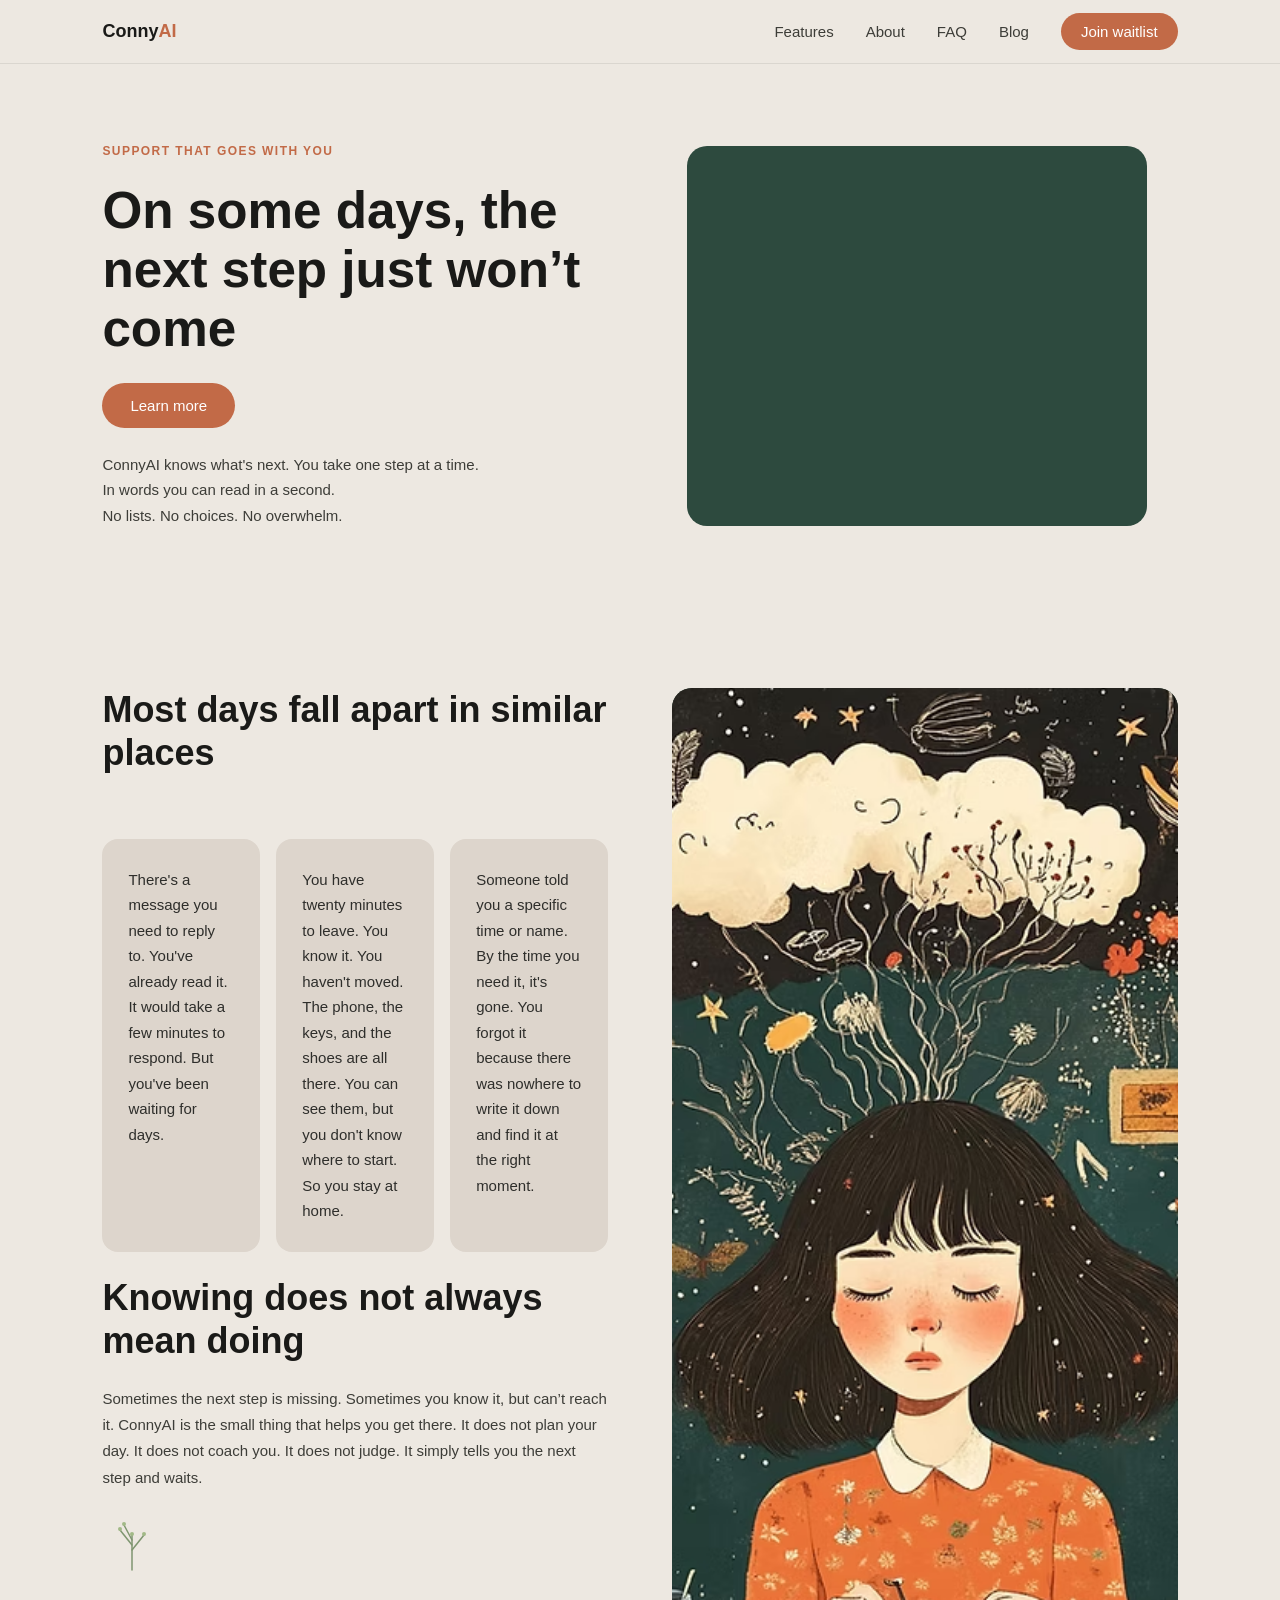
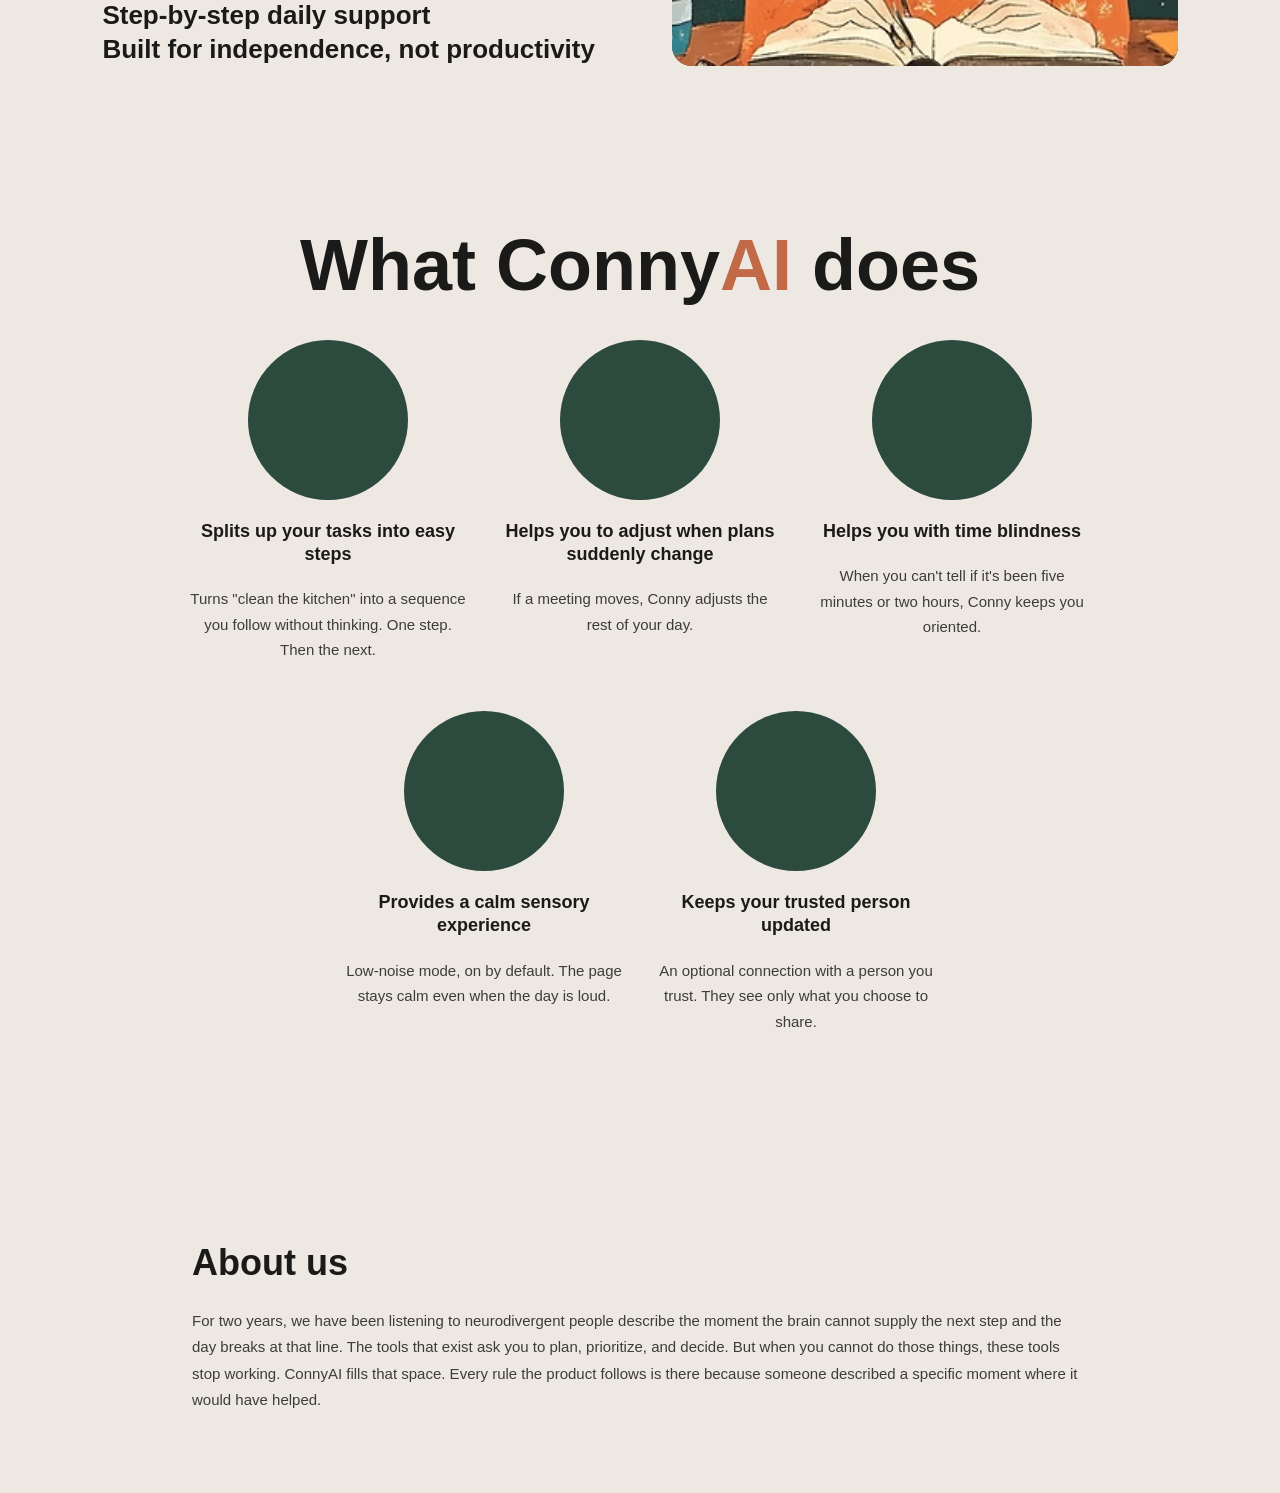
==== index.html @ 7222eec1 "adds pictures, moves CSS into separate stylesheet" ====
<!DOCTYPE html>
<html lang="en">
<head>
  <meta charset="UTF-8" />
  <meta name="viewport" content="width=device-width, initial-scale=1.0" />
  <title>ConnyAI</title>
  <link rel="stylesheet" href="style.css">
</head>
<body>

  <nav class="nav">
    <a href="index.html" class="nav__logo">Conny<span>AI</span></a>
  
    <button class="nav__toggle" aria-label="Toggle menu" onclick="this.nextElementSibling.classList.toggle('open')">
      <span></span>
      <span></span>
      <span></span>
    </button>
  
    <ul class="nav__links">
      <li><a href="index.html#features">Features</a></li>
      <li><a href="index.html#team">About</a></li>
      <li><a href="faq.html">FAQ</a></li>
      <li><a href="blog.html">Blog</a></li>
      <li><a href="signup.html" class="nav__cta">Join waitlist</a></li>
    </ul>
  </nav>

  <!-- Section 1: Hero -->
  <section class="hero">
    <div class="hero__content">
      <p class="hero__eyebrow">Support that goes with you</p>
      <h1 class="hero__headline"> On some days, the next step just won’t come</h1>
      <a href="#" class="hero__cta">Learn more</a>
      <p class="hero__body">
        ConnyAI knows what's next. You take one step at a time.<br>
        In words you can read in a second.<br>
        No lists. No choices. No overwhelm.
      </p>
    </div>
    <div class="hero__visuals" aria-hidden="true">
      <div class="hero__image-placeholder"></div>
    </div>
  </section>
  
  <!-- Section 2: About -->
  <section class="about">
    <div class="about__content">
      <h2 class="stories__headline">Most days fall apart in similar places</h2>
      <div class="stories__cards">
        <div class="stories__card">There's a message you need to reply to. You've already read it. It would take a few minutes to respond. But you've been waiting for days.</div>
        <div class="stories__card">You have twenty minutes to leave. You know it. You haven't moved. The phone, the keys, and the shoes are all there. You can see them, but you don't know where to start. So you stay at home.</div>
        <div class="stories__card">Someone told you a specific time or name. By the time you need it, it's gone. You forgot it because there was nowhere to write it down and find it at the right moment.</div>
      </div>
      <h2 class="about__headline">Knowing does not always mean doing</h2>
      <p class="about__body">Sometimes the next step is missing. Sometimes you know it, but can’t reach it. ConnyAI is the small thing that helps you get there.  It does not plan your day. It does not coach you. It does not judge. It simply tells you the next step and waits.</p>


      <svg class="about__icon" viewBox="0 0 60 60" fill="none" xmlns="http://www.w3.org/2000/svg" aria-hidden="true">
        <line x1="30" y1="55" x2="30" y2="20" stroke="#5a7a4a" stroke-width="1.5" stroke-linecap="round"/>
        <line x1="30" y1="30" x2="18" y2="15" stroke="#5a7a4a" stroke-width="1.5" stroke-linecap="round"/>
        <line x1="30" y1="35" x2="42" y2="20" stroke="#5a7a4a" stroke-width="1.5" stroke-linecap="round"/>
        <line x1="30" y1="25" x2="22" y2="10" stroke="#5a7a4a" stroke-width="1.5" stroke-linecap="round"/>
        <circle cx="18" cy="14" r="2" fill="#8aaa6a"/>
        <circle cx="42" cy="19" r="2" fill="#8aaa6a"/>
        <circle cx="22" cy="9" r="2" fill="#8aaa6a"/>
        <circle cx="30" cy="19" r="2" fill="#8aaa6a"/>
      </svg>
      <p class="about__closing">Step-by-step daily support<br>Built for independence, not productivity</p>
    </div>
  <div class="about__visual" aria-hidden="true">
    <img src="connygirl.avif" alt="" class="about__image-placeholder">
  </div>
  </section>

  <!-- Section 3: Features -->
  <section id="features" class="features">
    <h2 class="features__headline">What Conny<span>AI</span> does</h2>
    <br>
    <div class="features__row">
      <div class="feature">
        <div class="feature__image"></div>
        <h3 class="feature__title">Splits up your tasks into easy steps</h3>
        <p class="feature__body">Turns "clean the kitchen" into a sequence you follow without thinking. One step. Then the next. </p>
      </div>
      <div class="feature">
        <div class="feature__image"></div>
        <h3 class="feature__title">Helps you to adjust when plans suddenly change</h3>
        <p class="feature__body">If a meeting moves, Conny adjusts the rest of your day.</p>
      </div>
      <div class="feature">
        <div class="feature__image"></div>
        <h3 class="feature__title">Helps you with time blindness</h3>
        <p class="feature__body">When you can't tell if it's been five minutes or two hours, Conny keeps you oriented.</p>
      </div>
    </div>
    <div class="features__row">
      <div class="feature">
        <div class="feature__image"></div>
        <h3 class="feature__title">Provides a calm sensory experience</h3>
        <p class="feature__body">Low-noise mode, on by default. The page stays calm even when the day is loud.</p>
      </div>
      <div class="feature">
        <div class="feature__image"></div>
        <h3 class="feature__title">Keeps your trusted person updated</h3>
        <p class="feature__body">An optional connection with a person you trust. They see only what you choose to share. </p>
      </div>
    </div>
  </section>



  <!-- Section: Team / About Us -->
  <section id="team" class="team">
    <h2 class="team__headline">About us</h2>
    <p class="team__body">For two years, we have been listening to neurodivergent people describe the moment the brain cannot supply the next step and the day breaks at that line. The tools that exist ask you to plan, prioritize, and decide. But when you cannot do those things, these tools stop working. ConnyAI fills that space. Every rule the product follows is there because someone described a specific moment where it would have helped.</p>
  </section>

</body>
</html>
---- style.css ----
*, *::before, *::after { box-sizing: border-box; margin: 0; padding: 0; }

body {
    font-family: -apple-system, BlinkMacSystemFont, 'Segoe UI', sans-serif;
    background: #ede8e1;
}

/* ── Section 1: Hero ── */

section.hero {
    background: #ede8e1;
    min-height: 520px;
    display: grid;
    grid-template-columns: 1fr 1fr;
    align-items: center;
    gap: 2rem;
    padding: 80px 8%;
}

.hero__content {
    display: flex;
    flex-direction: column;
    gap: 1.5rem;
}

.hero__eyebrow {
    font-size: 12px;
    font-weight: 600;
    letter-spacing: 0.12em;
    text-transform: uppercase;
    color: #c26a47;
}

.hero__headline {
    font-size: clamp(32px, 4vw, 52px);
    font-weight: 700;
    line-height: 1.15;
    color: #1a1a18;
    max-width: 520px;
}

.hero__cta {
    display: inline-block;
    background: #c26a47;
    color: #fff;
    font-size: 15px;
    font-weight: 500;
    text-decoration: none;
    padding: 14px 28px;
    border-radius: 50px;
    width: fit-content;
    transition: background 0.2s;
}

.hero__cta:hover { background: #a8552e; }

.hero__body {
    font-size: 15px;
    line-height: 1.7;
    color: #3d3d38;
    max-width: 500px;
}

.hero__visuals {
    display: flex;
    justify-content: center;
    align-items: center;
}

.hero__image-placeholder {
    width: 100%;
    max-width: 460px;
    height: 380px;
    background: #2d4a3e;
    border-radius: 20px;
}

/* ── Section 2: About ── */

section.about {
    background: #ede8e1;
    display: grid;
    grid-template-columns: 1fr 1fr;
    align-items: start;
    gap: 4rem;
    padding: 80px 8%;
}

.about__content {
    display: flex;
    flex-direction: column;
    gap: 1.5rem;
}

.about__headline {
    font-size: clamp(24px, 3vw, 36px);
    font-weight: 700;
    line-height: 1.2;
    color: #1a1a18;
}

.about__body {
    font-size: 15px;
    line-height: 1.75;
    color: #3d3d38;
}

.about__cards {
    display: grid;
    grid-template-columns: 1fr 1fr;
    gap: 12px;
}

.card {
    background: #ddd5cc;
    border-radius: 16px;
    padding: 20px 22px;
    font-size: 14px;
    line-height: 1.55;
    color: #2e2e2b;
    text-align: center;
}

.about__cards-bottom {
    display: flex;
    justify-content: center;
}

.card--single {
    max-width: 260px;
    width: 100%;
}

.about__icon {
    width: 60px;
    opacity: 0.75;
}

.about__closing {
    font-size: clamp(18px, 2.5vw, 26px);
    font-weight: 700;
    line-height: 1.3;
    color: #1a1a18;
}

.about__image-placeholder {
    width: 100%;
    height: 100%;
    min-height: 700px;
    background: #2d4a3e;
    border-radius: 20px;
    object-fit: cover;
}

.about__visual {
    display: contents;
}

/* ── Section 3: Features ── */

section.features {
    background: #ede8e1;
    padding: 80px 8%;
    text-align: center;
}

.features__headline {
    font-size: clamp(36px, 6vw, 72px);
    font-weight: 700;
    line-height: 1.1;
    color: #1a1a18;
    margin-bottom: 1rem;
}

.features__headline span {
    color: #c26a47;
}

.features__subtitle {
    font-size: 16px;
    color: #3d3d38;
    margin-bottom: 3rem;
}

.features__row {
    display: flex;
    justify-content: center;
    gap: 2rem;
    margin-bottom: 3rem;
    flex-wrap: wrap;
}

.feature {
    display: flex;
    flex-direction: column;
    align-items: center;
    gap: 1.25rem;
    max-width: 280px;
    flex: 1 1 200px;
}

.feature__image {
    width: 160px;
    height: 160px;
    border-radius: 50%;
    background: #2d4a3e;
    flex-shrink: 0;
}

.feature__title {
    font-size: 18px;
    font-weight: 700;
    color: #1a1a18;
    line-height: 1.3;
}

.feature__body {
    font-size: 15px;
    line-height: 1.7;
    color: #3d3d38;
}


    /* ── Section: Team ── */

section.team {
    background: #ede8e1;
    padding: 80px 15%;
}

.team__headline {
    font-size: clamp(24px, 3vw, 36px);
    font-weight: 700;
    color: #1a1a18;
    margin-bottom: 1.5rem;
}

.team__body {
    font-size: 15px;
    line-height: 1.75;
    color: #3d3d38;
}

/* Nav bar */
    .nav {
position: sticky;
top: 0;
z-index: 100;
background: #ede8e1;
border-bottom: 1px solid rgba(0,0,0,0.08);
padding: 0 8%;
display: flex;
align-items: center;
justify-content: space-between;
height: 64px;
}

.nav__logo {
font-size: 18px;
font-weight: 700;
color: #1a1a18;
text-decoration: none;
}

.nav__logo span {
color: #c26a47;
}

.nav__links {
display: flex;
align-items: center;
gap: 2rem;
list-style: none;
}

.nav__links a {
font-size: 15px;
color: #3d3d38;
text-decoration: none;
transition: color 0.2s;
}

.nav__links a:hover {
color: #1a1a18;
}

.nav__cta {
background: #c26a47;
color: #fff !important;
padding: 10px 20px;
border-radius: 50px;
font-weight: 500;
transition: background 0.2s !important;
}

.nav__cta:hover {
background: #a8552e;
color: #fff !important;
}

.nav__toggle {
display: none;
background: none;
border: none;
cursor: pointer;
flex-direction: column;
gap: 5px;
padding: 4px;
}

.nav__toggle span {
display: block;
width: 24px;
height: 2px;
background: #1a1a18;
border-radius: 2px;
transition: 0.2s;
}

@media (max-width: 768px) {
.nav__toggle {
    display: flex;
}

.nav__links {
    display: none;
    position: absolute;
    top: 64px;
    left: 0;
    right: 0;
    background: #ede8e1;
    flex-direction: column;
    align-items: flex-start;
    padding: 1.5rem 8%;
    gap: 1.25rem;
    border-bottom: 1px solid rgba(0,0,0,0.08);
}

.nav__links.open {
    display: flex;
}
}

/* ── Responsive ── */

@media (max-width: 768px) {
    section.hero {
    grid-template-columns: 1fr;
    padding: 60px 6%;
    text-align: center;
    }

    .hero__headline,
    .hero__body { max-width: 100%; }

    .hero__cta { align-self: center; }

    .hero__image-placeholder { height: 260px; }

    section.about {
    grid-template-columns: 1fr;
    padding: 60px 6%;
    gap: 2.5rem;
    }

    .about__visual {
    display: block;
    order: -1;
    }

    .about__image-placeholder { min-height: 320px; }
}

@media (max-width: 680px) {
    .features__row {
    flex-direction: column;
    align-items: center;
    }

    .feature { max-width: 100%; }
}

/* ── Section 4: Stories ── */

section.stories {
    background: #ede8e1;
    padding: 80px 8%;
}

.stories__headline {
    font-size: clamp(24px, 3vw, 36px);
    font-weight: 700;
    line-height: 1.2;
    color: #1a1a18;
    margin-bottom: 2.5rem;
}

.stories__cards {
    display: grid;
    grid-template-columns: repeat(3, 1fr);
    gap: 16px;
}

.stories__card {
    background: #ddd5cc;
    border-radius: 16px;
    padding: 28px 26px;
    font-size: 15px;
    line-height: 1.7;
    color: #2e2e2b;
}

@media (max-width: 900px) {
    .stories__cards {
    grid-template-columns: 1fr;
    }
}


    section.blog {
    padding: 80px 8%;
}

.post-card {
    display: grid;
    grid-template-columns: 450px 1fr;
    gap: 2rem;
    padding: 2rem 0;
    border-bottom: 1px solid rgba(0,0,0,0.08);
}

.post-card:first-of-type {
    border-top: 1px solid rgba(0,0,0,0.08);
}

.post-card__image {
    width: 100%;
    aspect-ratio: 4/3;
    object-fit: cover;
    border-radius: 12px;
    background: #2d4a3e;
    display: block;
}

.post-card__content {
    display: flex;
    flex-direction: column;
    justify-content: center;
    gap: 0.75rem;
}

.post-card__meta {
    display: flex;
    align-items: center;
    gap: 0.5rem;
    font-size: 13px;
    color: #3d3d38;
}

.post-card__avatar {
    width: 32px;
    height: 32px;
    border-radius: 50%;
    background: #2d4a3e;
    flex-shrink: 0;
}

.post-card__meta-text {
    display: flex;
    flex-direction: column;
    gap: 2px;
}

.post-card__author {
    font-weight: 600;
    color: #1a1a18;
}

.post-card__details {
    color: #6b6b66;
}

.post-card__title {
    font-size: clamp(20px, 2.5vw, 28px);
    font-weight: 700;
    color: #1a1a18;
    line-height: 1.25;
    text-decoration: none;
    display: block;
}

.post-card__title:hover {
    color: #c26a47;
}

.post-card__excerpt {
    font-size: 15px;
    line-height: 1.7;
    color: #3d3d38;
}

@media (max-width: 680px) {
    .post-card {
    grid-template-columns: 1fr;
    }
}
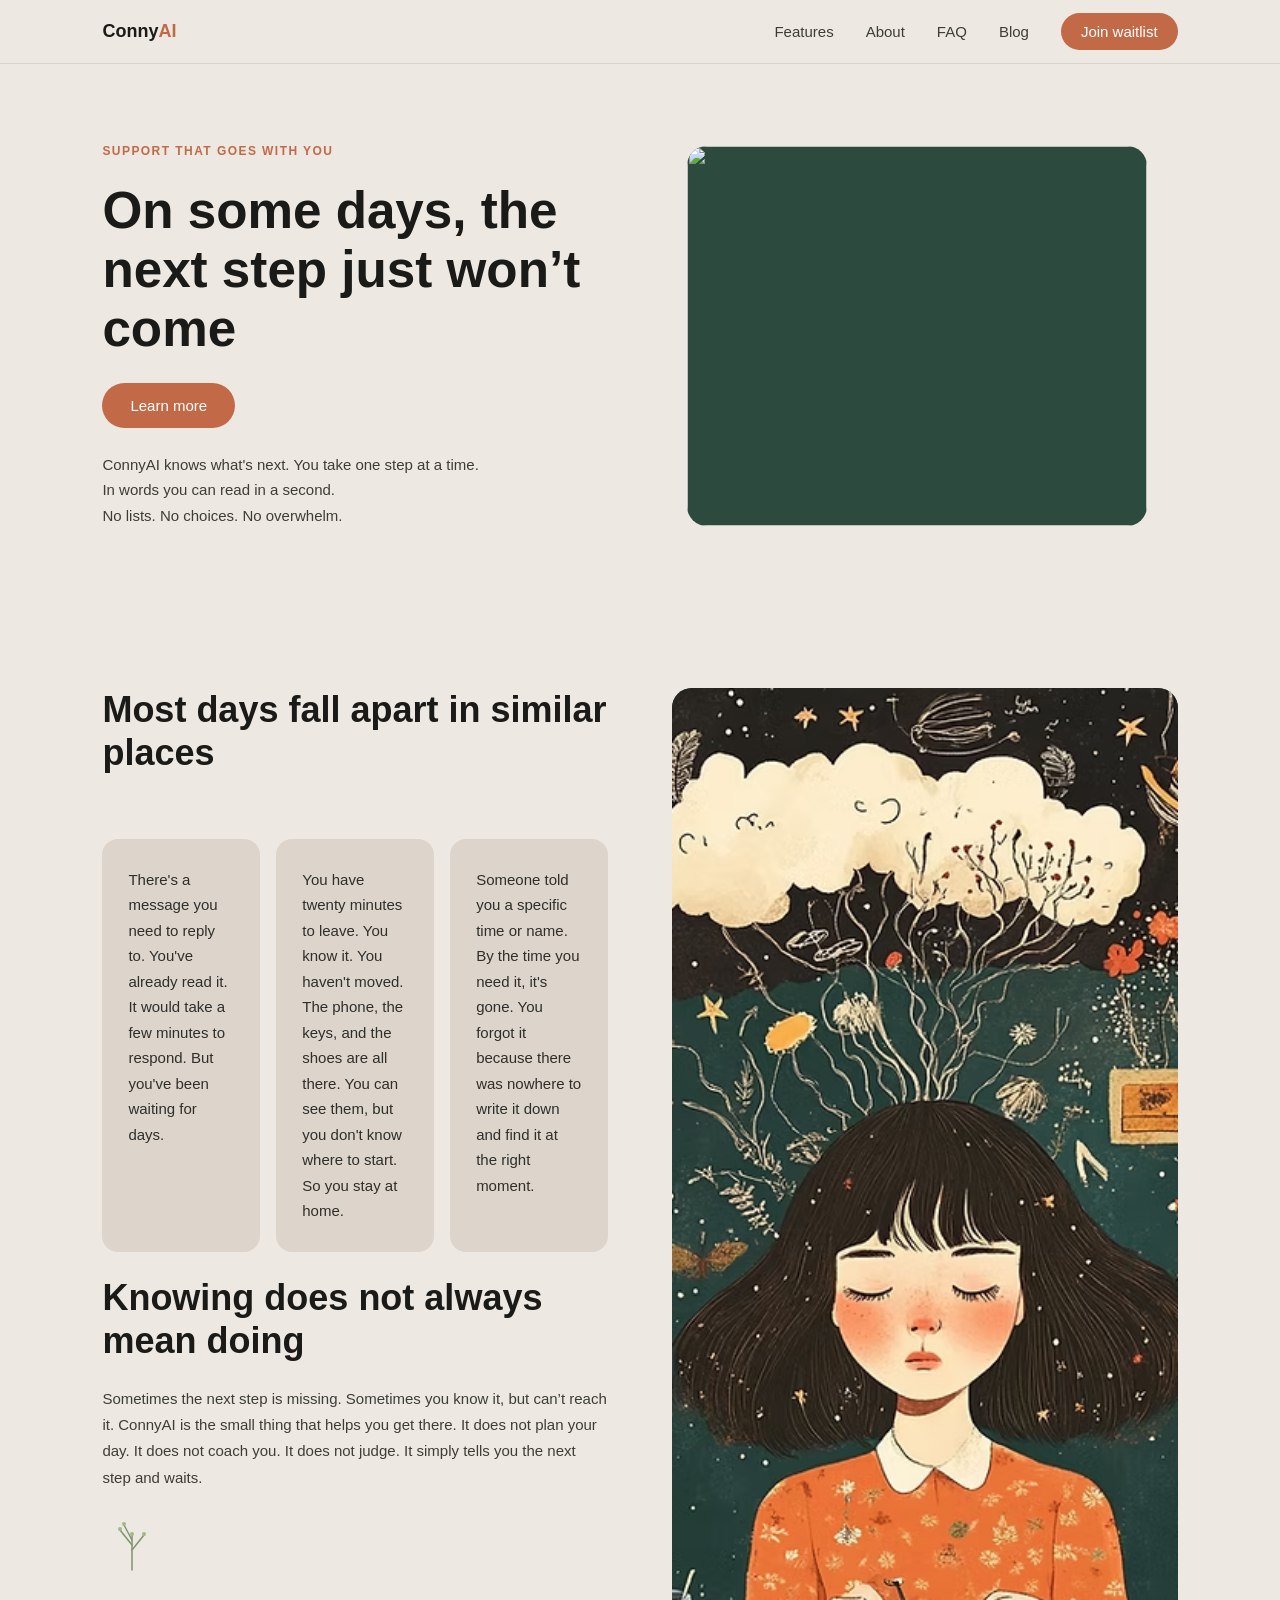
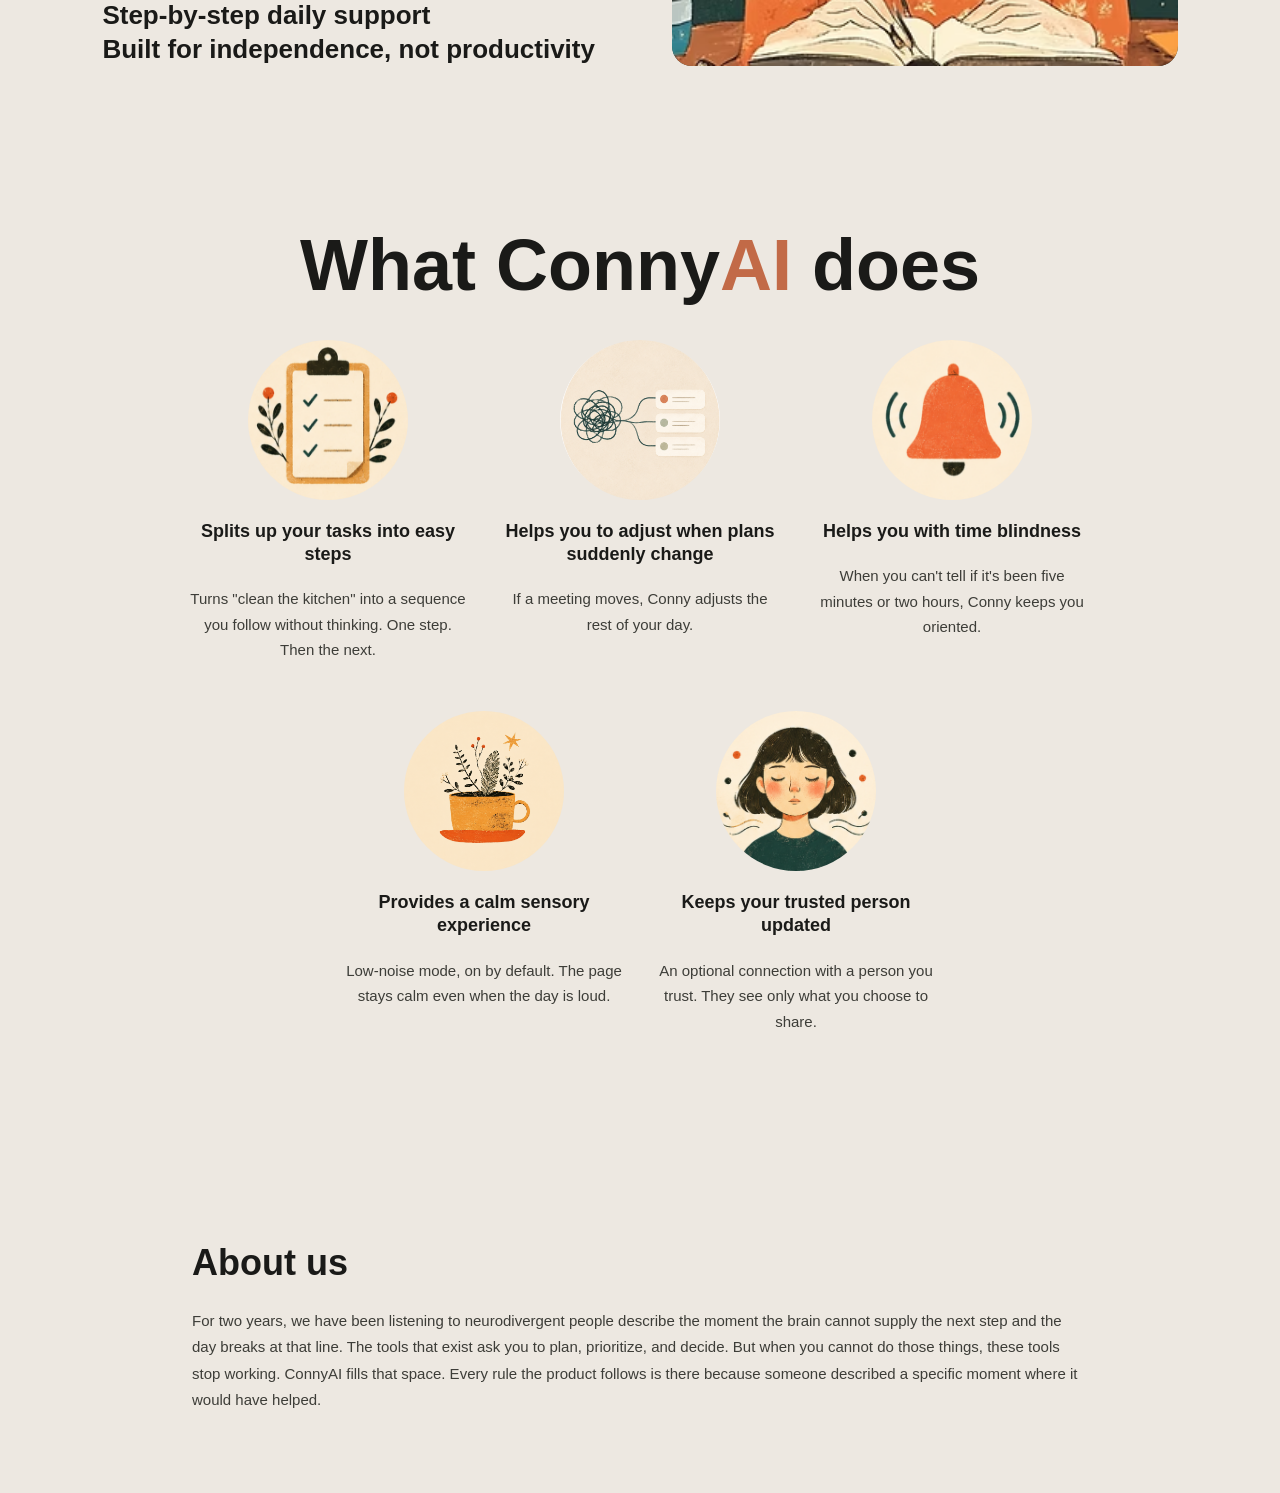
==== commit 178a9e00: "adds images to index page, adds folder for images" ====
--- a/index.html
+++ b/index.html
@@ -39,7 +39,7 @@
       </p>
     </div>
     <div class="hero__visuals" aria-hidden="true">
-      <div class="hero__image-placeholder"></div>
+      <img src="your_image.jpg" class="hero__image-placeholder">
     </div>
   </section>
   
@@ -79,29 +79,29 @@
     <br>
     <div class="features__row">
       <div class="feature">
-        <div class="feature__image"></div>
+        <img src="img/small_steps.png" class="feature__image">
         <h3 class="feature__title">Splits up your tasks into easy steps</h3>
         <p class="feature__body">Turns "clean the kitchen" into a sequence you follow without thinking. One step. Then the next. </p>
       </div>
       <div class="feature">
-        <div class="feature__image"></div>
+        <img src="img/plan_change.png" class="feature__image">
         <h3 class="feature__title">Helps you to adjust when plans suddenly change</h3>
         <p class="feature__body">If a meeting moves, Conny adjusts the rest of your day.</p>
       </div>
       <div class="feature">
-        <div class="feature__image"></div>
+        <img src="img/time_blindness.png" class="feature__image">
         <h3 class="feature__title">Helps you with time blindness</h3>
         <p class="feature__body">When you can't tell if it's been five minutes or two hours, Conny keeps you oriented.</p>
       </div>
     </div>
     <div class="features__row">
       <div class="feature">
-        <div class="feature__image"></div>
+        <img src="img/sensory_calm.png" class="feature__image">
         <h3 class="feature__title">Provides a calm sensory experience</h3>
         <p class="feature__body">Low-noise mode, on by default. The page stays calm even when the day is loud.</p>
       </div>
       <div class="feature">
-        <div class="feature__image"></div>
+        <img src="img/caregiver_loop.png" class="feature__image">
         <h3 class="feature__title">Keeps your trusted person updated</h3>
         <p class="feature__body">An optional connection with a person you trust. They see only what you choose to share. </p>
       </div>
--- a/style.css
+++ b/style.css
@@ -71,6 +71,7 @@
     width: 100%;
     max-width: 460px;
     height: 380px;
+    object-fit: cover;
     background: #2d4a3e;
     border-radius: 20px;
 }
@@ -202,6 +203,7 @@
 .feature__image {
     width: 160px;
     height: 160px;
+    object-fit: cover;
     border-radius: 50%;
     background: #2d4a3e;
     flex-shrink: 0;
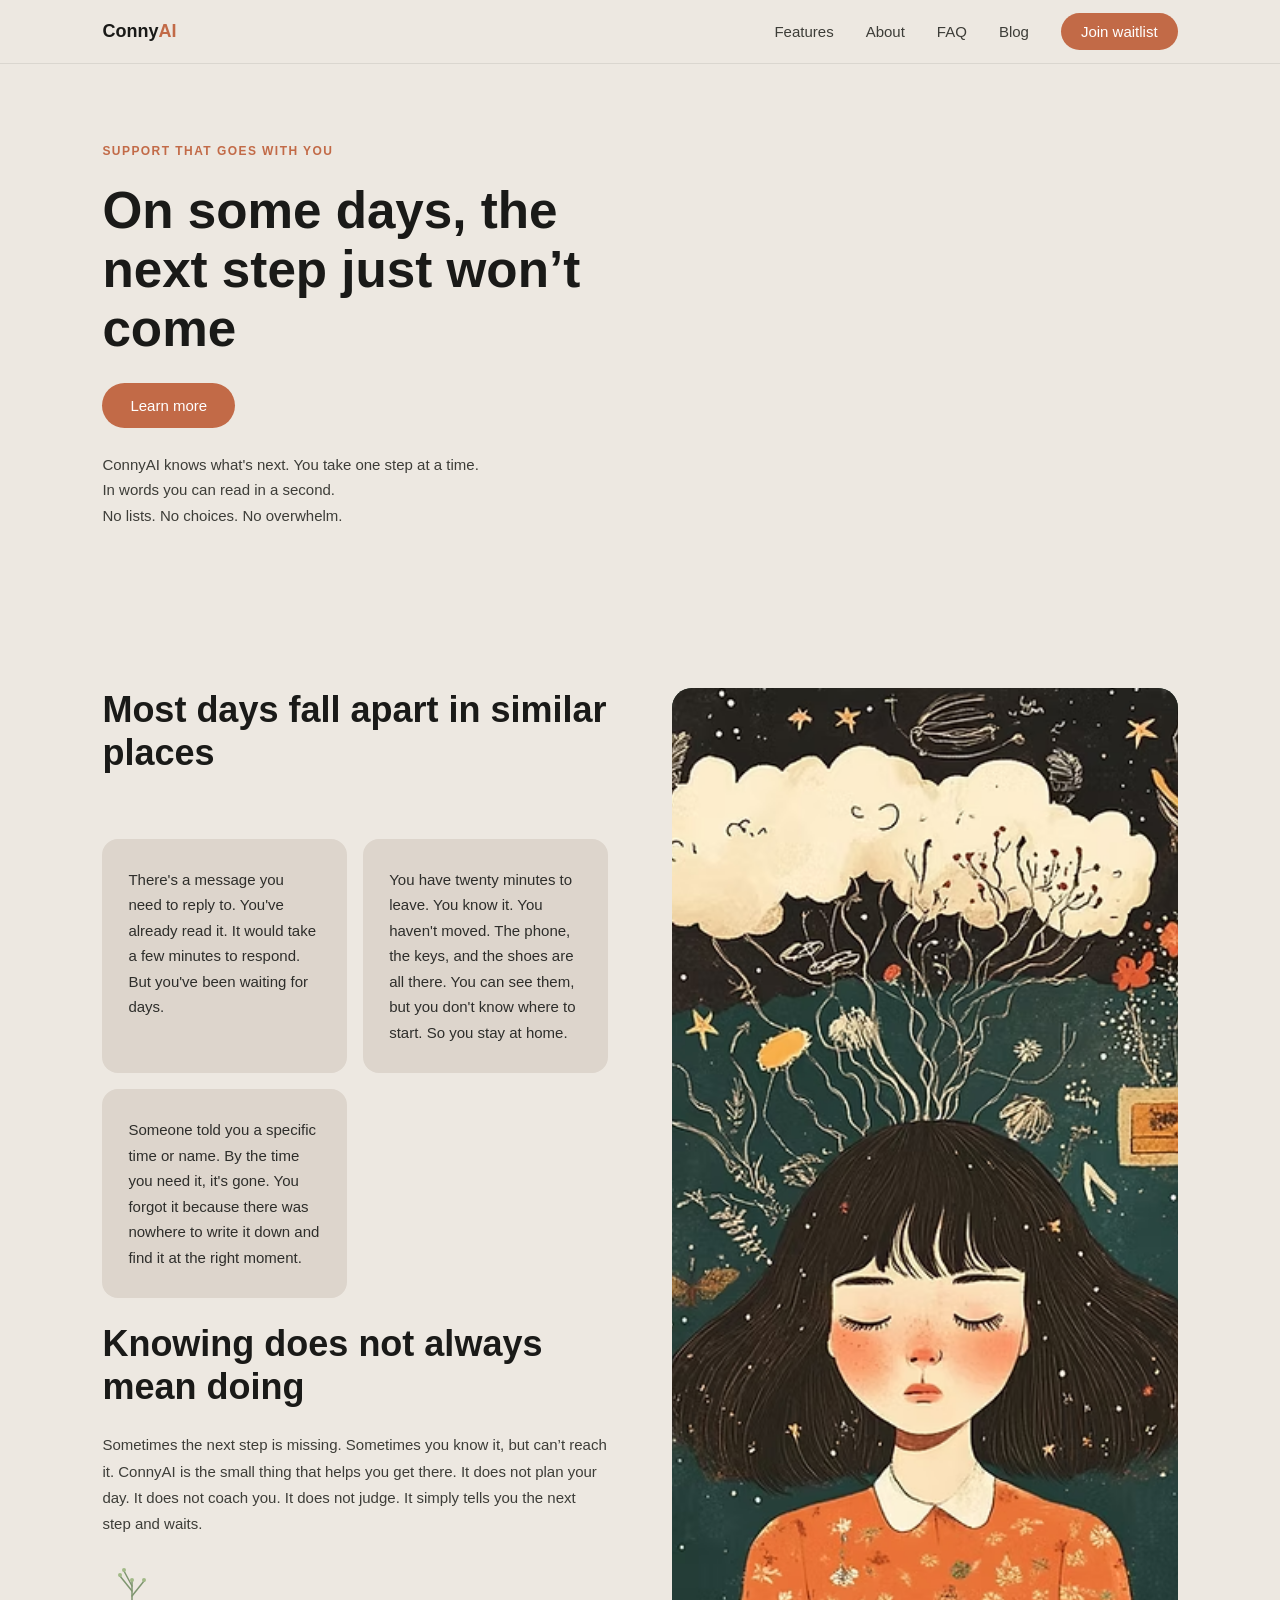
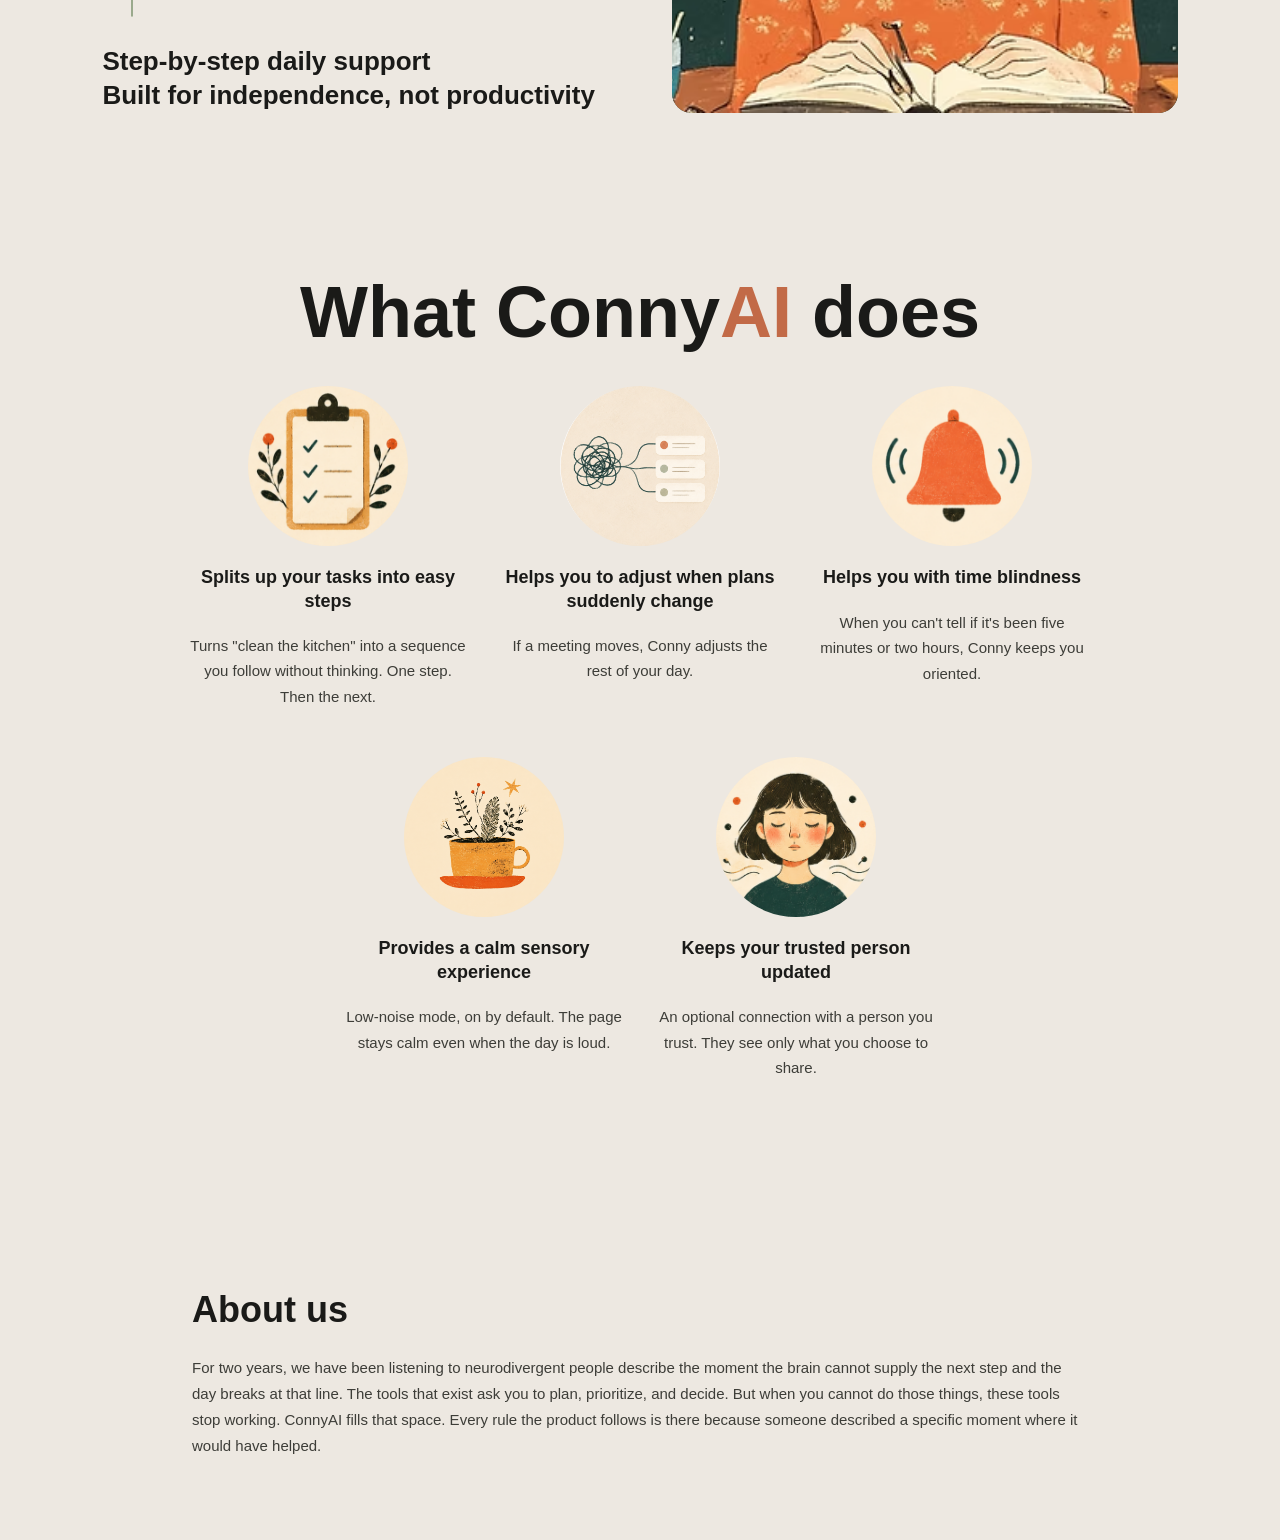
==== commit f202ae31: "comments out image placeholder" ====
--- a/index.html
+++ b/index.html
@@ -38,9 +38,10 @@
         No lists. No choices. No overwhelm.
       </p>
     </div>
-    <div class="hero__visuals" aria-hidden="true">
+<!--    <div class="hero__visuals" aria-hidden="true">
       <img src="your_image.jpg" class="hero__image-placeholder">
     </div>
+    -->
   </section>
   
   <!-- Section 2: About -->
@@ -69,7 +70,7 @@
       <p class="about__closing">Step-by-step daily support<br>Built for independence, not productivity</p>
     </div>
   <div class="about__visual" aria-hidden="true">
-    <img src="connygirl.avif" alt="" class="about__image-placeholder">
+    <img src="img/connygirl.avif" alt="" class="about__image-placeholder">
   </div>
   </section>
 
--- a/style.css
+++ b/style.css
@@ -399,7 +399,8 @@
 
 .stories__cards {
     display: grid;
-    grid-template-columns: repeat(3, 1fr);
+    grid-template-columns: repeat(2, 1fr);
+    justify-items: center;
     gap: 16px;
 }
 
@@ -505,4 +506,125 @@
     .post-card {
     grid-template-columns: 1fr;
     }
+}
+
+
+    article.post {
+      max-width: 740px;
+      margin: 0 auto;
+      padding: 60px 24px 100px;
+    }
+ 
+    .post__meta {
+      display: flex;
+      align-items: center;
+      gap: 0.75rem;
+      margin-bottom: 2rem;
+      font-size: 14px;
+      color: #3d3d38;
+    }
+ 
+    .post__avatar {
+      width: 40px;
+      height: 40px;
+      border-radius: 50%;
+      background: #2d4a3e;
+      object-fit: cover;
+      flex-shrink: 0;
+    }
+ 
+    .post__author {
+      font-weight: 600;
+      color: #1a1a18;
+    }
+ 
+    .post__details {
+      color: #6b6b66;
+    }
+ 
+    .post__title {
+      font-size: clamp(28px, 5vw, 48px);
+      font-weight: 700;
+      line-height: 1.15;
+      margin-bottom: 2rem;
+    }
+ 
+    .post__image {
+      width: 100%;
+      border-radius: 16px;
+      background: #2d4a3e;
+      display: block;
+      margin-bottom: 2rem;
+      aspect-ratio: 16/9;
+      object-fit: cover;
+    }
+ 
+    .post__body {
+      font-size: 16px;
+      line-height: 1.8;
+      color: #2e2e2b;
+    }
+ 
+    .post__body p {
+      margin-bottom: 1.5rem;
+    }
+ 
+    .post__body p:last-child {
+      margin-bottom: 0;
+    }
+ 
+    .post__intro {
+      font-style: italic;
+      font-weight: 600;
+    }
+ 
+    .post__divider {
+      text-align: center;
+      color: #6b6b66;
+      font-size: 20px;
+      letter-spacing: 0.4em;
+      margin: 2.5rem 0;
+    }
+
+
+.faq__h1 {
+    text-align: center;
+}
+
+.faq__item {
+  padding: 0.6rem 25%;
+}
+
+.faq__question {
+  font-size: 17px;
+  font-weight: 600;
+  color: #1a1a18;
+  cursor: pointer;
+  list-style: none;
+  display: flex;
+  justify-content: flex-start;
+  align-items: center;
+  gap: 1rem;
+}
+
+.faq__question::-webkit-details-marker {
+  display: none;
+}
+
+.faq__answer {
+  font-size: 15px;
+  line-height: 1.75;
+  color: #3d3d38;
+  margin-top: 1rem;
+}
+
+.faq__question::after {
+  content: '↓';
+  font-size: 20px;
+  flex-shrink: 0;
+  transition: transform 0.2s;
+}
+
+details[open] .faq__question::after {
+  transform: rotate(180deg);
 }
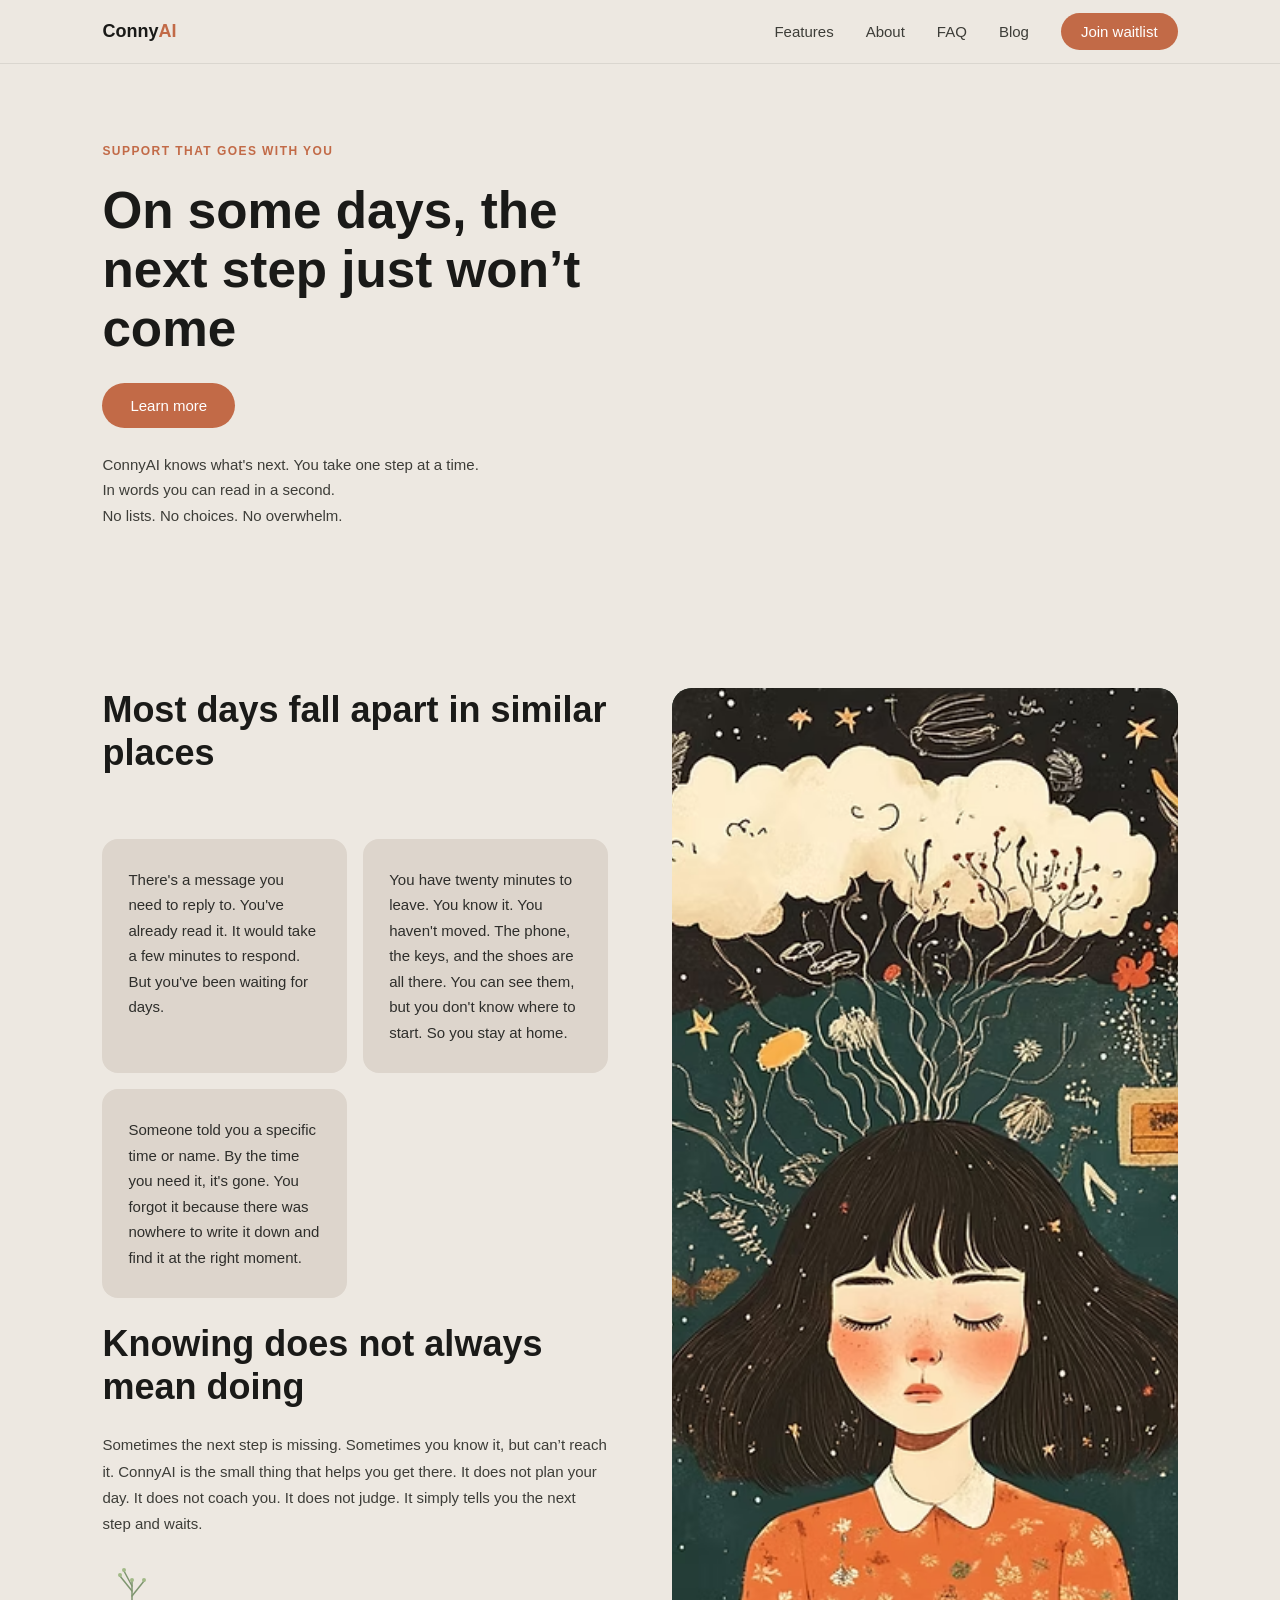
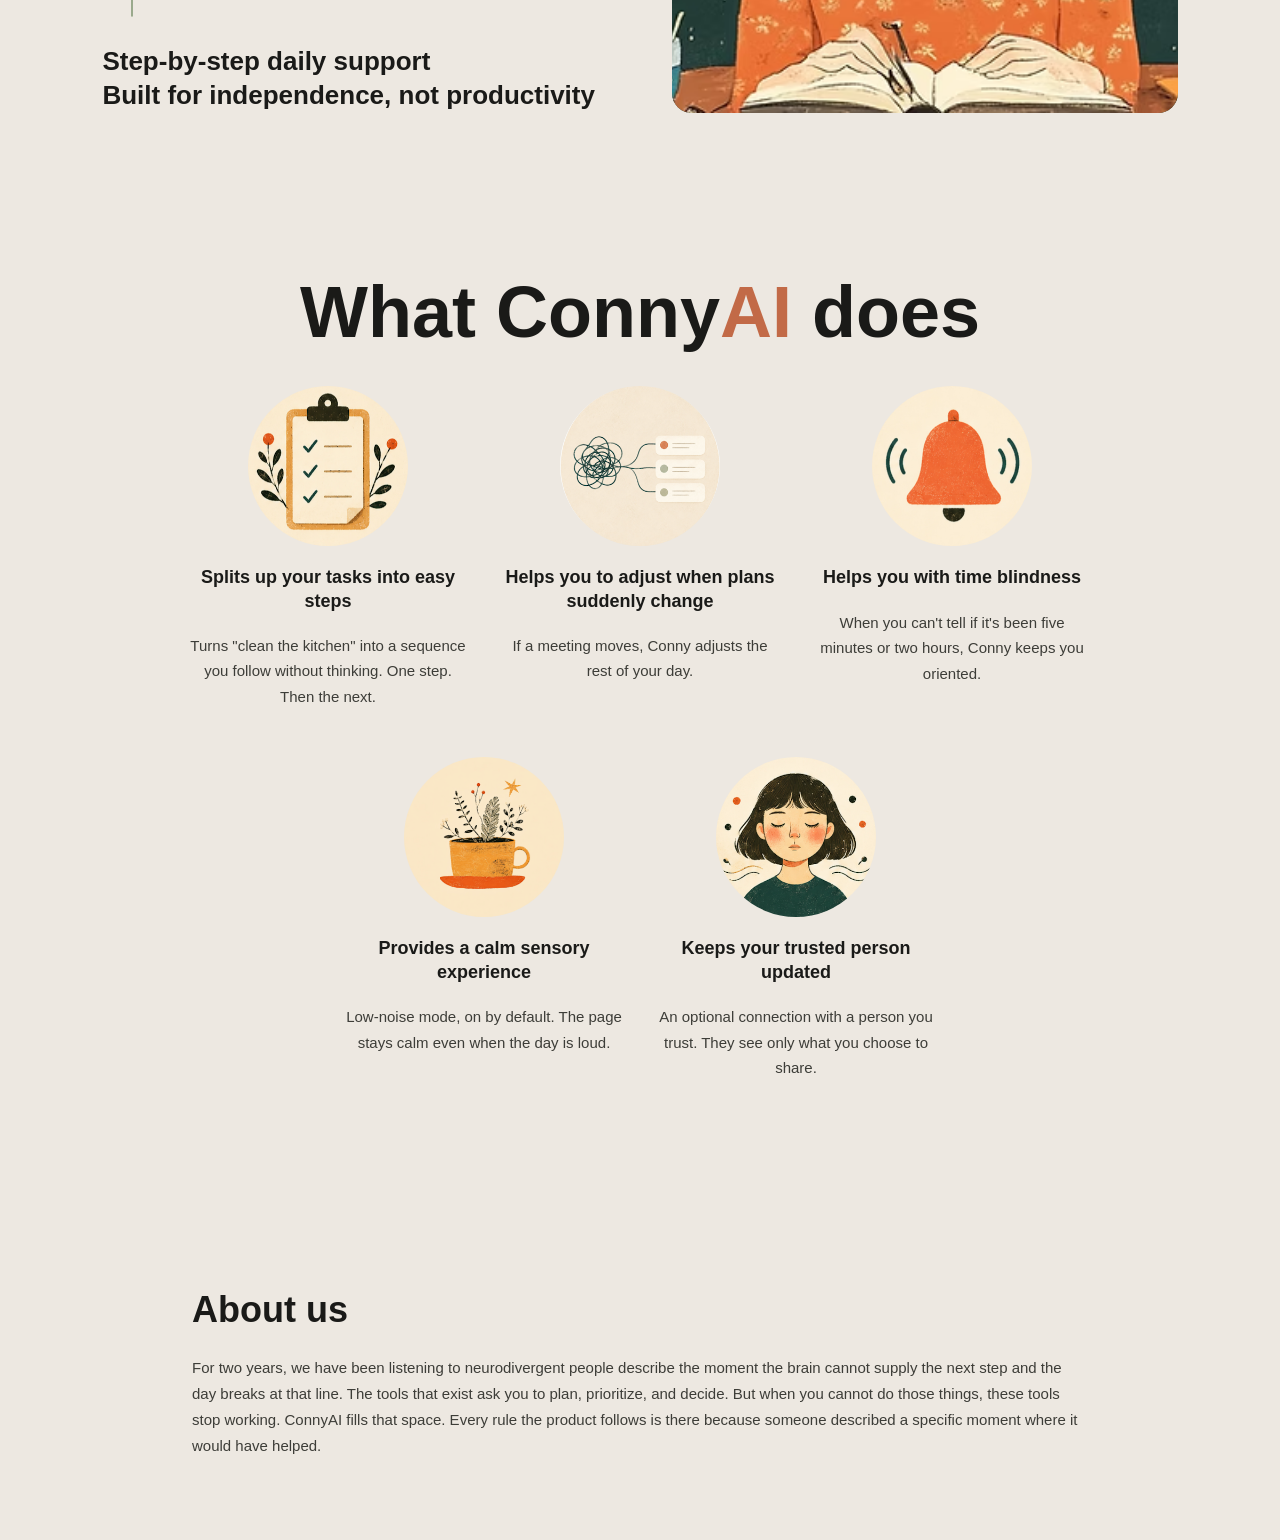
==== commit 2b555edf: "changes size of pictures" ====
--- a/index.html
+++ b/index.html
@@ -31,7 +31,7 @@
     <div class="hero__content">
       <p class="hero__eyebrow">Support that goes with you</p>
       <h1 class="hero__headline"> On some days, the next step just won’t come</h1>
-      <a href="#" class="hero__cta">Learn more</a>
+      <a href="index.html#features" class="hero__cta">Learn more</a>
       <p class="hero__body">
         ConnyAI knows what's next. You take one step at a time.<br>
         In words you can read in a second.<br>
@@ -80,29 +80,29 @@
     <br>
     <div class="features__row">
       <div class="feature">
-        <img src="img/small_steps.png" class="feature__image">
+        <img src="img/small_steps.avif" class="feature__image">
         <h3 class="feature__title">Splits up your tasks into easy steps</h3>
         <p class="feature__body">Turns "clean the kitchen" into a sequence you follow without thinking. One step. Then the next. </p>
       </div>
       <div class="feature">
-        <img src="img/plan_change.png" class="feature__image">
+        <img src="img/plan_change.avif" class="feature__image">
         <h3 class="feature__title">Helps you to adjust when plans suddenly change</h3>
         <p class="feature__body">If a meeting moves, Conny adjusts the rest of your day.</p>
       </div>
       <div class="feature">
-        <img src="img/time_blindness.png" class="feature__image">
+        <img src="img/time_blindness.avif" class="feature__image">
         <h3 class="feature__title">Helps you with time blindness</h3>
         <p class="feature__body">When you can't tell if it's been five minutes or two hours, Conny keeps you oriented.</p>
       </div>
     </div>
     <div class="features__row">
       <div class="feature">
-        <img src="img/sensory_calm.png" class="feature__image">
+        <img src="img/sensory_calm.avif" class="feature__image">
         <h3 class="feature__title">Provides a calm sensory experience</h3>
         <p class="feature__body">Low-noise mode, on by default. The page stays calm even when the day is loud.</p>
       </div>
       <div class="feature">
-        <img src="img/caregiver_loop.png" class="feature__image">
+        <img src="img/caregiver_loop.avif" class="feature__image">
         <h3 class="feature__title">Keeps your trusted person updated</h3>
         <p class="feature__body">An optional connection with a person you trust. They see only what you choose to share. </p>
       </div>
--- a/style.css
+++ b/style.css
@@ -627,4 +627,24 @@
 
 details[open] .faq__question::after {
   transform: rotate(180deg);
+}
+
+
+.signup__page {
+  display: grid;
+  grid-template-columns: 1fr 1fr;
+  gap: 2rem;
+  padding: 1rem 15%;
+  align-items: center;
+}
+
+
+
+
+
+#mc_embed_signup {
+    background:#fff false;
+    clear:left; 
+    font:14px Helvetica,Arial,sans-serif; 
+    width: 400px;
 }
